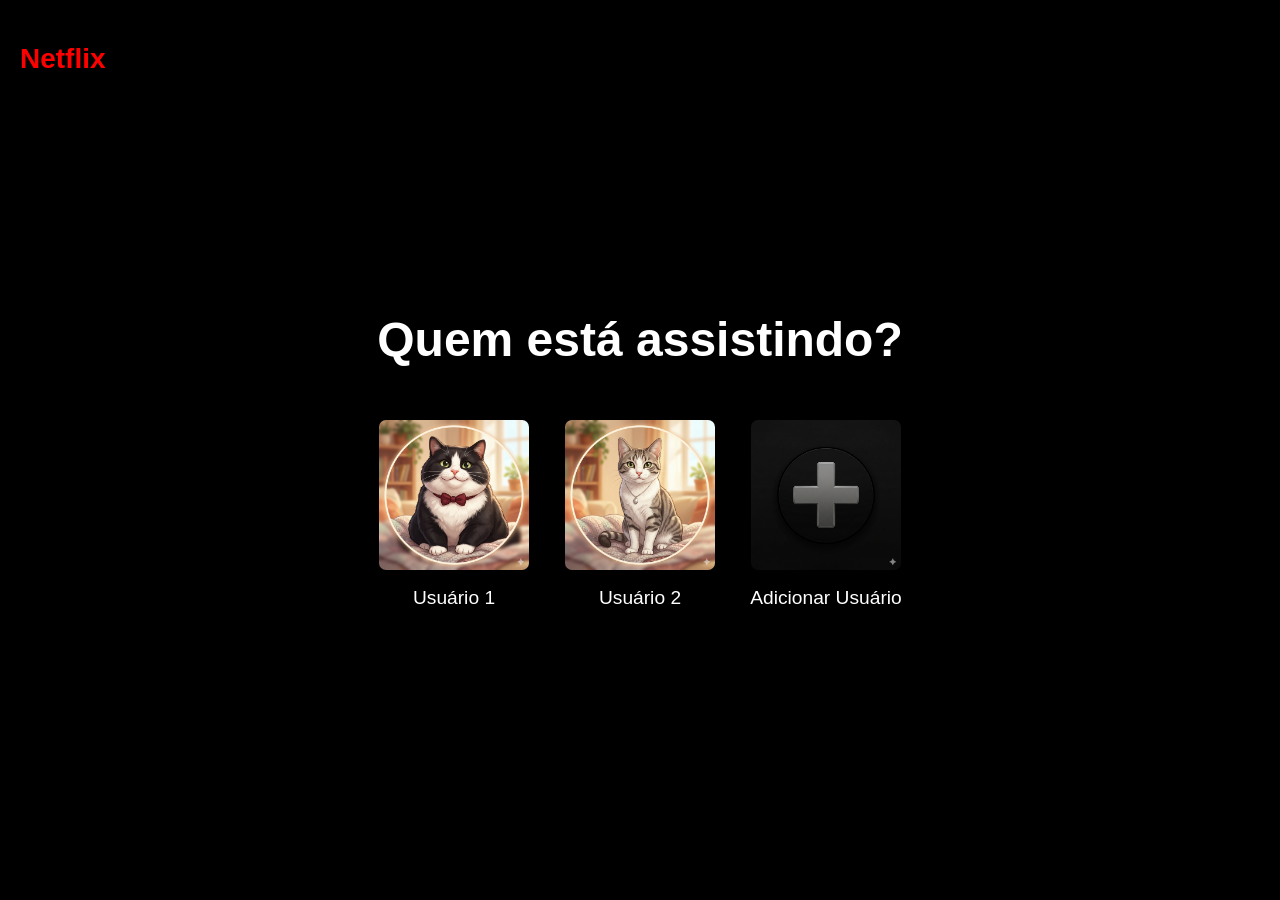
==== index.html @ bc7cd1e6 "Primeiro commit - projeto Front-End com IA" ====
<!-- Declara que este é um documento HTML5 -->
<!DOCTYPE html>
<!-- Tag raiz em português brasileiro -->
<html lang="pt-br">
<!-- Cabeçalho com metadados e configurações da página -->
<head>
    <!-- Define a codificação de caracteres (suporta acentos) -->
    <meta charset="UTF-8">
    <!-- Responsividade em dispositivos móveis -->
    <meta name="viewport" content="width=device-width, initial-scale=1.0">
    <!-- Título da página (aparece na aba do navegador) -->
    <title>Net</title>
    <!-- Importa arquivo CSS externo -->
    <link rel="stylesheet" href="assets/css/style.css">
</head>
<!-- Corpo da página -->
<body>
    <!-- Cabeçalho com logo -->
    <header>
        <!-- Título do logo Netflix -->
        <h2 class="logo">Netflix</h2>
    </header>
<!-- Conteúdo principal da página -->
<main>
    <!-- Seção semântica de seleção de perfis -->
    <section class="profile-selection">
        <!-- Título principal -->
        <h1>Quem está assistindo?</h1>
        <!-- Container dos perfis de usuários -->
        <div class="profiles">
            <!-- Perfil do usuário 1 -->
            <div class="profile">
                <!-- Link para página home -->
                <a href="home.html">
                    <!-- Imagem do perfil -->
                    <img src="/assets/perfil01.png" alt="Imagem de um gato gordo" width="150px">
                    <!-- Nome do perfil -->
                    <p>Usuário 1</p>
                </a>
            </div>
            <!-- Perfil do usuário 2 -->
            <div class="profile">
                <a href="home.html">
                    <img src="/assets/perfil02.png" alt="Imagem de uma gata magra" width="150px">
                    <p>Usuário 2</p>
                </a>
            </div>
            <!-- Perfil para adicionar novo usuário -->
            <div class="profile add-profile">
                <a href="home.html">
                    <img src="/assets/perfil-adicionar.png" alt="Imagem de adição" width="150px">
                    <p>Adicionar Usuário</p>
                </a>
            </div>
        </div>
    </section>
</main>
</body>
<!-- Fim do documento HTML -->
</html>
---- assets/css/style.css ----
body {
    background-color: #000000; 
    color: #ffffff; 
    font-family: 'Helvetica Neue', Helvetica, Arial, sans-serif;
    margin: 0;
    padding: 0;
    height: 100vh;
    display: flex;
    justify-content: center;
    align-items: center;
}

main {
    text-align: center;
    max-width: 1200px;
    width: 100%;
    padding: 20px;
}

h1 {
    font-size: 3rem;
    margin-bottom: 50px;
    color: #ffffff;
}

.logo {
    position: absolute;
    top: 20px;
    left: 20px;
    color: red;
    font-size: 28px;
    font-weight: bold;
    
}

.profiles {
    display: flex;
    justify-content: center;
    gap: 30px;
    flex-wrap: wrap;
}

.profile {
    text-align: center;
    transition: transform 0.3s ease;
    cursor: pointer;
}

.profile:hover {
    transform: scale(1.1);
    transform: translateY(-10px);

}

.profile a {
    text-decoration: none;
    color: #ffffff;
}

.profile img {
    border-radius: 10px;
    border: 3px solid transparent;
    transition: border-color 0.3s ease;
    width: 150px;
    height: auto;
}

.profile:hover img {
    border-color: #bd0b0b; /* Vermelho */
}

.profile p {
    margin-top: 10px;
    font-size: 1.2rem;
}
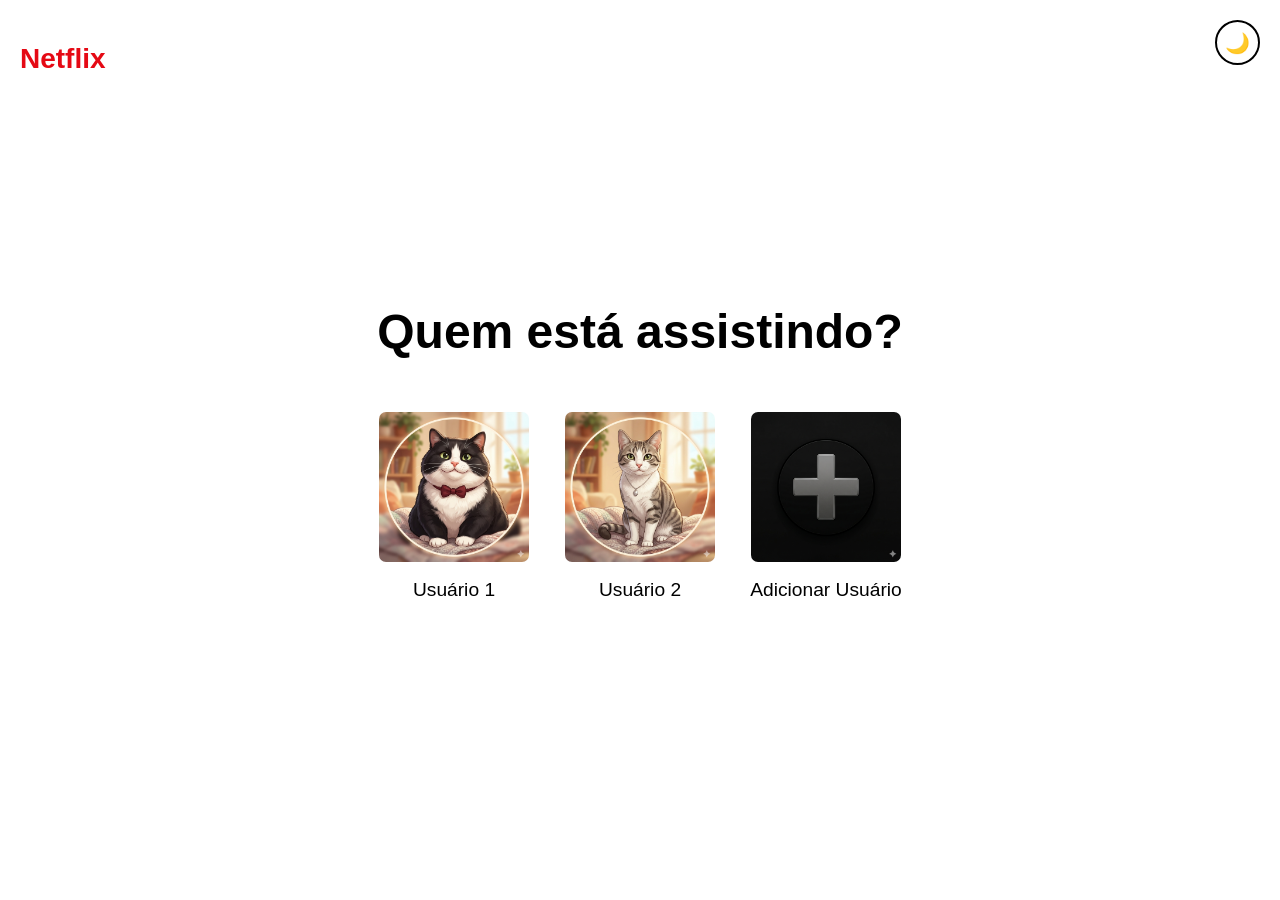
==== commit baf559df: "Criação do botton theme-toggle" ====
--- a/index.html
+++ b/index.html
@@ -12,6 +12,8 @@
     <title>Net</title>
     <!-- Importa arquivo CSS externo -->
     <link rel="stylesheet" href="assets/css/style.css">
+    <!-- Importa arquivo JavaScript externo -->
+    <script src="assets/js/theme.js" defer></script>
 </head>
 <!-- Corpo da página -->
 <body>
@@ -19,6 +21,11 @@
     <header>
         <!-- Título do logo Netflix -->
         <h2 class="logo">Netflix</h2>
+        <!-- Botão para alternar entre modo escuro e claro -->
+        <button id="theme-toggle" class="theme-toggle" aria-label="Alternar tema">
+            <span class="sun-icon">☀️</span>
+            <span class="moon-icon">🌙</span>
+        </button>
     </header>
 <!-- Conteúdo principal da página -->
 <main>
@@ -27,32 +34,32 @@
         <!-- Título principal -->
         <h1>Quem está assistindo?</h1>
         <!-- Container dos perfis de usuários -->
-        <div class="profiles">
+        <ul class="profiles">
             <!-- Perfil do usuário 1 -->
-            <div class="profile">
+            <li class="profile">
                 <!-- Link para página home -->
                 <a href="home.html">
                     <!-- Imagem do perfil -->
-                    <img src="/assets/perfil01.png" alt="Imagem de um gato gordo" width="150px">
+                    <img src="./assets/perfil01.png" alt="Imagem de um gato gordo" width="150px">
                     <!-- Nome do perfil -->
                     <p>Usuário 1</p>
                 </a>
-            </div>
+            </li>
             <!-- Perfil do usuário 2 -->
-            <div class="profile">
+            <li class="profile">
                 <a href="home.html">
-                    <img src="/assets/perfil02.png" alt="Imagem de uma gata magra" width="150px">
+                    <img src="./assets/perfil02.png" alt="Imagem de uma gata magra" width="150px">
                     <p>Usuário 2</p>
                 </a>
-            </div>
+            </li>
             <!-- Perfil para adicionar novo usuário -->
-            <div class="profile add-profile">
+            <li class="profile add-profile">
                 <a href="home.html">
-                    <img src="/assets/perfil-adicionar.png" alt="Imagem de adição" width="150px">
+                    <img src="./assets/perfil-adicionar.png" alt="Imagem de adição" width="150px">
                     <p>Adicionar Usuário</p>
                 </a>
-            </div>
-        </div>
+            </li>
+        </ul>
     </section>
 </main>
 </body>
--- a/assets/css/style.css
+++ b/assets/css/style.css
@@ -1,7 +1,21 @@
+
+:root {
+    --bg-color: #000000;
+    --text-color: #ffffff;
+    --border-color: #bd0b0b;
+    --logo-color: red;
+}
+
+body.light-mode {
+    --bg-color: #ffffff;
+    --text-color: #000000;
+    --border-color: #ff6b6b;
+    --logo-color: #e50914;
+}
 
 body {
-    background-color: #000000; 
-    color: #ffffff; 
+    background-color: var(--bg-color); 
+    color: var(--text-color); 
     font-family: 'Helvetica Neue', Helvetica, Arial, sans-serif;
     margin: 0;
     padding: 0;
@@ -9,6 +23,7 @@
     display: flex;
     justify-content: center;
     align-items: center;
+    transition: background-color 0.3s ease, color 0.3s ease;
 }
 
 main {
@@ -21,17 +36,56 @@
 h1 {
     font-size: 3rem;
     margin-bottom: 50px;
-    color: #ffffff;
+    color: var(--text-color);
 }
 
 .logo {
     position: absolute;
     top: 20px;
     left: 20px;
-    color: red;
+    color: var(--logo-color);
     font-size: 28px;
     font-weight: bold;
-    
+}
+
+.theme-toggle {
+    position: absolute;
+    top: 20px;
+    right: 20px;
+    background: none;
+    border: 2px solid var(--text-color);
+    cursor: pointer;
+    font-size: 20px;
+    padding: 8px 12px;
+    border-radius: 50%;
+    transition: transform 0.3s ease, background-color 0.3s ease;
+    display: flex;
+    align-items: center;
+    justify-content: center;
+    width: 45px;
+    height: 45px;
+}
+
+.theme-toggle:hover {
+    transform: scale(1.1);
+}
+
+.sun-icon,
+.moon-icon {
+    display: none;
+    position: absolute;
+}
+
+.sun-icon {
+    display: inline;
+}
+
+body.light-mode .sun-icon {
+    display: none;
+}
+
+body.light-mode .moon-icon {
+    display: inline;
 }
 
 .profiles {
@@ -39,6 +93,8 @@
     justify-content: center;
     gap: 30px;
     flex-wrap: wrap;
+    list-style: none;
+    padding-left: 0;
 }
 
 .profile {
@@ -55,7 +111,7 @@
 
 .profile a {
     text-decoration: none;
-    color: #ffffff;
+    color: var(--text-color);
 }
 
 .profile img {
@@ -67,10 +123,63 @@
 }
 
 .profile:hover img {
-    border-color: #bd0b0b; /* Vermelho */
+    border-color: var(--border-color);
 }
 
 .profile p {
     margin-top: 10px;
     font-size: 1.2rem;
+}
+
+/* Responsividade para dispositivos móveis */
+@media (max-width: 768px) {
+    h1 {
+        font-size: 2rem;
+        margin-bottom: 30px;
+    }
+
+    .logo {
+        font-size: 20px;
+        top: 10px;
+        left: 10px;
+    }
+
+    .profiles {
+        gap: 20px;
+        flex-direction: column;
+        align-items: center;
+    }
+
+    .profile img {
+        width: 100px;
+    }
+
+    main {
+        padding: 10px;
+    }
+    
+}
+
+/* Responsividade para tablets */
+@media (max-width: 1024px) and (min-width: 769px) {
+    h1 {
+        font-size: 2.5rem;
+        margin-bottom: 40px;
+    }
+
+    .logo {
+        font-size: 24px;
+    }
+
+    .profiles {
+        gap: 25px;
+    }
+
+    .profile img {
+        width: 120px;
+    }
+
+    main {
+        padding: 15px;
+    }
 }
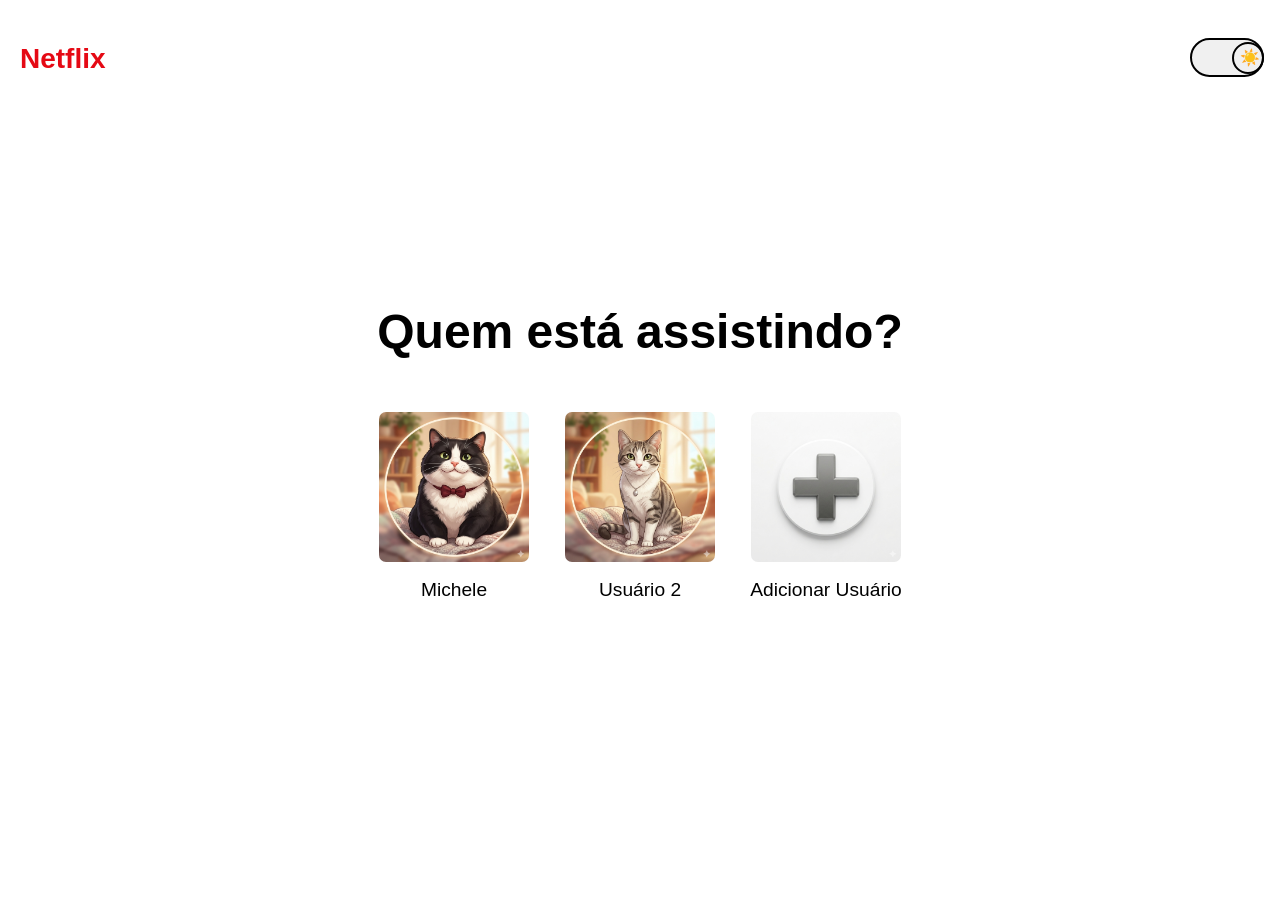
==== commit b881b396: "Adiciona catálogo da Netflix, cria componentes e scripts do catálogo, alteração no botão theme toggl" ====
--- a/index.html
+++ b/index.html
@@ -14,6 +14,7 @@
     <link rel="stylesheet" href="assets/css/style.css">
     <!-- Importa arquivo JavaScript externo -->
     <script src="assets/js/theme.js" defer></script>
+    <script src="assets/js/profile.js" defer></script>
 </head>
 <!-- Corpo da página -->
 <body>
@@ -22,10 +23,14 @@
         <!-- Título do logo Netflix -->
         <h2 class="logo">Netflix</h2>
         <!-- Botão para alternar entre modo escuro e claro -->
-        <button id="theme-toggle" class="theme-toggle" aria-label="Alternar tema">
-            <span class="sun-icon">☀️</span>
-            <span class="moon-icon">🌙</span>
-        </button>
+        <label class="switch">
+            <input id="theme-toggle" type="checkbox">
+            <span class="slider">
+                <span class="icon moon">🌙</span>
+                <span class="icon sun">☀️</span>
+            </span>
+        </label>
+        
     </header>
 <!-- Conteúdo principal da página -->
 <main>
@@ -38,16 +43,16 @@
             <!-- Perfil do usuário 1 -->
             <li class="profile">
                 <!-- Link para página home -->
-                <a href="home.html">
+                <a href="assets/netflix-plataform-main/catalogo/catalogo.html">
                     <!-- Imagem do perfil -->
                     <img src="./assets/perfil01.png" alt="Imagem de um gato gordo" width="150px">
                     <!-- Nome do perfil -->
-                    <p>Usuário 1</p>
+                    <p>Michele</p>
                 </a>
             </li>
             <!-- Perfil do usuário 2 -->
             <li class="profile">
-                <a href="home.html">
+                <a href="assets/netflix-plataform-main/catalogo/catalogo.html">
                     <img src="./assets/perfil02.png" alt="Imagem de uma gata magra" width="150px">
                     <p>Usuário 2</p>
                 </a>
--- a/assets/css/style.css
+++ b/assets/css/style.css
@@ -46,46 +46,7 @@
     color: var(--logo-color);
     font-size: 28px;
     font-weight: bold;
-}
-
-.theme-toggle {
-    position: absolute;
-    top: 20px;
-    right: 20px;
-    background: none;
-    border: 2px solid var(--text-color);
-    cursor: pointer;
-    font-size: 20px;
-    padding: 8px 12px;
-    border-radius: 50%;
-    transition: transform 0.3s ease, background-color 0.3s ease;
-    display: flex;
-    align-items: center;
-    justify-content: center;
-    width: 45px;
-    height: 45px;
-}
-
-.theme-toggle:hover {
-    transform: scale(1.1);
-}
-
-.sun-icon,
-.moon-icon {
-    display: none;
-    position: absolute;
-}
-
-.sun-icon {
-    display: inline;
-}
-
-body.light-mode .sun-icon {
-    display: none;
-}
-
-body.light-mode .moon-icon {
-    display: inline;
+
 }
 
 .profiles {
@@ -130,7 +91,89 @@
     margin-top: 10px;
     font-size: 1.2rem;
 }
-
+.switch {
+    position: absolute;
+    top: 20px;
+    right: 20px;
+    width: 70px;
+    height: 35px;
+    cursor: pointer;
+}
+
+.switch input {
+    opacity: 0;
+    width: 0;
+    height: 0;
+}
+
+.slider {
+    position: relative;
+    cursor: pointer;
+    background-color: #1a1a1a;
+    border-radius: 50px;
+    width: 70px;
+    height: 35px;
+    transition: background-color 0.3s ease;
+    display: flex;
+    align-items: center;
+    justify-content: center;
+    border: 2px solid var(--text-color);
+}
+
+body.light-mode .slider {
+    background-color: #f0f0f0;
+}
+
+.slider::before {
+    content: "";
+    position: absolute;
+    width: 28px;
+    height: 28px;
+    top: 2px;
+    left: 0px;
+    background: transparent;
+    border: 2px solid var(--text-color);
+    border-radius: 50%;
+    transition: transform 0.3s ease;
+    box-shadow: none;
+}
+
+input:checked + .slider::before {
+    transform: translateX(40px); */ width: 70px - 28px - 2px (border) * /
+}
+
+.icon {
+    position: absolute;
+    font-size: 16px;
+    z-index: 1;
+    transition: opacity 0.3s ease;
+}
+
+.moon {
+    left: 2px;
+    opacity: 1;
+}
+
+.sun {
+    right: 2px;
+    opacity: 0;
+}
+
+input:checked + .slider .moon {
+    opacity: 0;
+}
+
+input:checked + .slider .sun {
+    opacity: 1;
+}
+
+body.light-mode .slider .moon {
+    opacity: 0;
+}
+
+body.light-mode .slider .sun {
+    opacity: 1;
+}
 /* Responsividade para dispositivos móveis */
 @media (max-width: 768px) {
     h1 {
